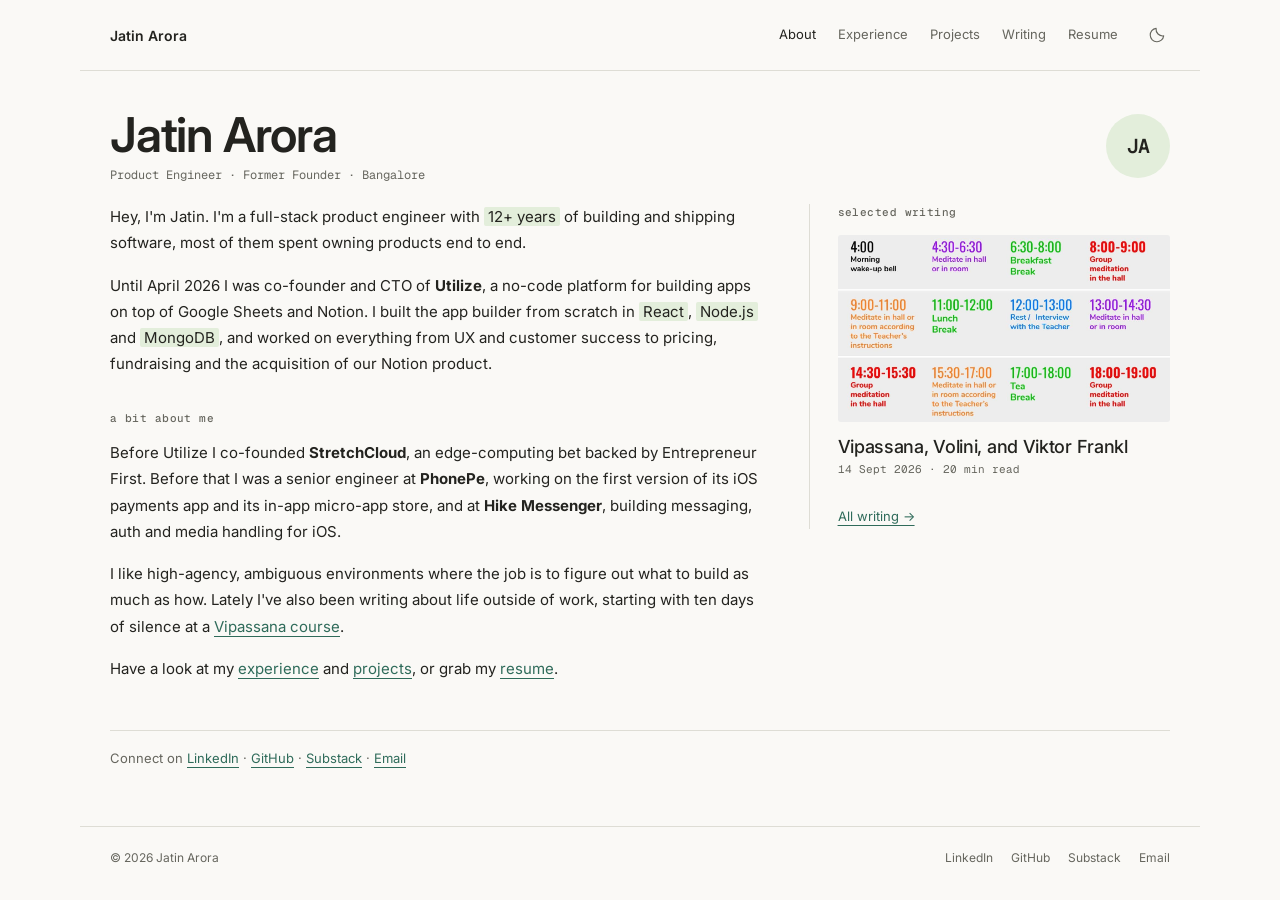
==== index.html @ b1f9b0c2 "Initial portfolio site with blog Static site for GitHub Pages: about, experience, projects, writing," ====
<!DOCTYPE html>
<html lang="en">
<head>
<meta charset="UTF-8">
<meta name="viewport" content="width=device-width, initial-scale=1">
<script>try{const t=localStorage.getItem("theme");document.documentElement.dataset.theme=t||(matchMedia("(prefers-color-scheme: dark)").matches?"dark":"light")}catch{}</script>
<title>Jatin Arora · Product Engineer</title>
<meta name="description" content="Jatin Arora is a full-stack product engineer and former founder based in Bangalore.">
<meta property="og:title" content="Jatin Arora · Product Engineer">
<meta property="og:description" content="Jatin Arora is a full-stack product engineer and former founder based in Bangalore.">
<link rel="icon" href="assets/favicon.svg" type="image/svg+xml">
<link rel="preconnect" href="https://fonts.googleapis.com">
<link rel="preconnect" href="https://fonts.gstatic.com" crossorigin>
<link href="https://fonts.googleapis.com/css2?family=Inter:wght@400;500;600;700&family=Geist+Mono:wght@400;500&display=swap" rel="stylesheet">
<link rel="stylesheet" href="assets/style.css">
<script defer src="assets/site.js"></script>
</head>
<body>
<a class="skip-link" href="#main">Skip to content</a>
<nav class="nav" aria-label="Main">
<a class="brand" href="index.html">Jatin Arora</a>
<div class="nav-links"><a href="index.html" aria-current="page">About</a><a href="experience.html">Experience</a><a href="projects.html">Projects</a><a href="blog.html">Writing</a><a href="resume.pdf">Resume</a></div>
<button class="theme-toggle" type="button" data-theme-toggle aria-label="Toggle dark mode">
<svg class="icon-sun" width="18" height="18" viewBox="0 0 24 24" fill="none" stroke="currentColor" stroke-width="1.5" stroke-linecap="round" aria-hidden="true"><circle cx="12" cy="12" r="4"/><path d="M12 2v2m0 16v2M2 12h2m16 0h2M4.93 4.93l1.42 1.42m11.3 11.3 1.42 1.42M4.93 19.07l1.42-1.42m11.3-11.3 1.42-1.42"/></svg>
<svg class="icon-moon" width="18" height="18" viewBox="0 0 24 24" fill="none" stroke="currentColor" stroke-width="1.5" stroke-linecap="round" stroke-linejoin="round" aria-hidden="true"><path d="M20.9 13.2A9 9 0 0 1 10.8 3.1a9 9 0 1 0 10.1 10.1Z"/></svg>
</button>
</nav>
<main id="main" class="site-main">
<header class="home-heading">
  <div>
    <h1>Jatin Arora</h1>
    <p class="subtitle">Product Engineer · Former Founder · Bangalore</p>
  </div>
  <div class="monogram" aria-hidden="true">JA</div>
</header>
<div class="home-columns">
  <div class="prose">
    <p>Hey, I'm Jatin. I'm a full-stack product engineer with <span class="tag">12+ years</span> of building and shipping software, most of them spent owning products end to end.</p>
    <p>Until April 2026 I was co-founder and CTO of <strong>Utilize</strong>, a no-code platform for building apps on top of Google Sheets and Notion. I built the app builder from scratch in <span class="tag">React</span>, <span class="tag">Node.js</span> and <span class="tag">MongoDB</span>, and worked on everything from UX and customer success to pricing, fundraising and the acquisition of our Notion product.</p>

    <h2 class="section-label">a bit about me</h2>
    <p>Before Utilize I co-founded <strong>StretchCloud</strong>, an edge-computing bet backed by Entrepreneur First. Before that I was a senior engineer at <strong>PhonePe</strong>, working on the first version of its iOS payments app and its in-app micro-app store, and at <strong>Hike Messenger</strong>, building messaging, auth and media handling for iOS.</p>
    <p>I like high-agency, ambiguous environments where the job is to figure out what to build as much as how. Lately I've also been writing about life outside of work, starting with ten days of silence at a <a href="blog/vipassana-volini-and-viktor-frankl.html">Vipassana course</a>.</p>
    <p>Have a look at my <a href="experience.html">experience</a> and <a href="projects.html">projects</a>, or grab my <a href="resume.pdf">resume</a>.</p>
  </div>
  <aside class="home-aside">
    <h2 class="section-label">selected writing</h2>
    <article class="post-card"><a href="blog/vipassana-volini-and-viktor-frankl.html"><img src="assets/covers/vipassana-volini-and-viktor-frankl.jpg" alt="" loading="lazy"><h2>Vipassana, Volini, and Viktor Frankl</h2><p class="post-meta">14 Sept 2026 · 20 min read</p></a></article>
    <a class="all-writing" href="blog.html">All writing →</a>
  </aside>
</div>
<div class="reach">Connect on <a href="https://www.linkedin.com/in/jatin-arora-nsit" target="_blank" rel="noopener">LinkedIn</a> · <a href="https://github.com/arorajatin" target="_blank" rel="noopener">GitHub</a> · <a href="https://jatin564991.substack.com" target="_blank" rel="noopener">Substack</a> · <a href="mailto:jatinarora269@gmail.com">Email</a></div>
</main>
<footer class="footer"><span>© 2026 Jatin Arora</span><div class="footer-links"><a href="https://www.linkedin.com/in/jatin-arora-nsit" target="_blank" rel="noopener">LinkedIn</a><a href="https://github.com/arorajatin" target="_blank" rel="noopener">GitHub</a><a href="https://jatin564991.substack.com" target="_blank" rel="noopener">Substack</a><a href="mailto:jatinarora269@gmail.com">Email</a></div></footer>
</body>
</html>
---- assets/style.css ----
:root {
  --paper: #faf9f6;
  --ink: #23231f;
  --muted: #66665e;
  --rule: #deddd5;
  --wash: #f1efe9;
  --accent: #2f6b5a;
  --tag-bg: #e3eedb;
  --tag-ink: #23231f;
  color-scheme: light;
}
:root[data-theme="dark"] {
  --paper: #191a19;
  --ink: #ebebe5;
  --muted: #a9aaa1;
  --rule: #3c3e39;
  --wash: #242623;
  --accent: #8fd0b6;
  --tag-bg: #2f4a3c;
  --tag-ink: #ebebe5;
  color-scheme: dark;
}

* { box-sizing: border-box; }
html { scroll-behavior: smooth; scroll-padding-top: 28px; }
body {
  margin: 0;
  background: var(--paper);
  color: var(--ink);
  font: 16px/1.75 Inter, -apple-system, BlinkMacSystemFont, "Segoe UI", sans-serif;
  -webkit-font-smoothing: antialiased;
}
a { color: var(--accent); text-underline-offset: 4px; }
button { font: inherit; color: inherit; cursor: pointer; }
:focus-visible { outline: 2px solid var(--accent); outline-offset: 4px; }
.skip-link { position: absolute; left: 20px; top: -80px; }
.skip-link:focus { top: 8px; background: var(--paper); z-index: 10; }
.mono { font-family: "Geist Mono", ui-monospace, monospace; }

.nav, .site-main, .footer { max-width: 1120px; margin: 0 auto; }
.nav {
  display: flex; align-items: center; gap: 26px;
  padding: 22px 30px; border-bottom: 1px solid var(--rule);
  font-size: 13px; line-height: 1.5;
}
.nav .brand { margin-right: auto; font-size: 14px; font-weight: 600; color: var(--ink); text-decoration: none; white-space: nowrap; }
.nav-links { display: flex; gap: 22px; flex-wrap: wrap; }
.nav-links a { color: var(--muted); text-decoration: none; }
.nav-links a:hover, .nav-links a[aria-current] { color: var(--ink); }
.theme-toggle { border: 0; background: none; padding: 4px; display: flex; color: var(--muted); }
.theme-toggle:hover { color: var(--ink); }
:root[data-theme="dark"] .icon-moon, :root:not([data-theme="dark"]) .icon-sun { display: none; }

.site-main { padding: 36px 30px 56px; }
h1 { font-size: 34px; line-height: 1.15; font-weight: 600; letter-spacing: -1.2px; margin: 0 0 12px; }
.page-desc { color: var(--muted); font-size: 14px; margin: 0 0 32px; }
.section-label {
  font: 500 11px/1.5 "Geist Mono", ui-monospace, monospace;
  letter-spacing: .04em; color: var(--muted); margin: 32px 0 14px;
}
.tag { background: var(--tag-bg); color: var(--tag-ink); padding: 0 4px; border-radius: 2px; }

.home-heading { display: flex; justify-content: space-between; align-items: center; gap: 20px; margin-bottom: 20px; }
.home-heading h1 { font-size: 48px; margin: 0 0 4px; }
.subtitle { font: 12px/1.5 "Geist Mono", ui-monospace, monospace; color: var(--muted); margin: 0; }
.monogram {
  width: 64px; height: 64px; flex: none; border-radius: 50%;
  display: grid; place-items: center;
  background: var(--tag-bg); color: var(--ink);
  font: 600 20px/1 "Geist Mono", ui-monospace, monospace; letter-spacing: -1px;
}
.home-columns { display: grid; grid-template-columns: minmax(0, 1.8fr) minmax(260px, 1fr); gap: 48px; align-items: start; }
.prose p { font-size: 15px; margin: 0 0 16px; }
.home-aside { border-left: 1px solid var(--rule); padding-left: 28px; }
.home-aside .section-label { margin-top: 0; }
.all-writing { font-size: 13px; }
.reach { border-top: 1px solid var(--rule); padding-top: 16px; margin-top: 32px; font-size: 13px; color: var(--muted); }

.post-card { margin: 0 0 24px; }
.post-card a { display: block; color: var(--ink); text-decoration: none; }
.post-card img { display: block; width: 100%; aspect-ratio: 16 / 9; object-fit: cover; border-radius: 3px; }
.post-card h2 { font-size: 18px; line-height: 1.4; font-weight: 500; letter-spacing: -.3px; margin: 12px 0 2px; }
.post-card a:hover h2 { color: var(--accent); }
.post-card .post-meta { font: 11px/1.5 "Geist Mono", ui-monospace, monospace; color: var(--muted); margin: 0; }
.post-grid { display: grid; grid-template-columns: repeat(3, minmax(0, 1fr)); gap: 32px 24px; }

.entry { display: grid; grid-template-columns: 160px minmax(0, 1fr); gap: 28px; padding: 26px 0; border-top: 1px solid var(--rule); }
.entry:last-child { border-bottom: 1px solid var(--rule); }
.entry-when { font: 12px/1.9 "Geist Mono", ui-monospace, monospace; color: var(--muted); }
.entry h2 { font-size: 20px; line-height: 1.35; font-weight: 600; letter-spacing: -.4px; margin: 0; }
.entry .org { color: var(--accent); font-size: 15px; font-weight: 500; margin: 2px 0 10px; }
.entry p { font-size: 15px; margin: 0 0 10px; }
.entry ul { font-size: 15px; margin: 0 0 10px; padding-left: 20px; }
.entry li { margin: 4px 0; }
.stack { display: flex; flex-wrap: wrap; gap: 6px; margin-top: 12px; padding: 0; list-style: none; }
.stack li { font: 11px/1.5 "Geist Mono", ui-monospace, monospace; color: var(--muted); border: 1px solid var(--rule); border-radius: 3px; padding: 2px 8px; margin: 0; }

.skills { display: grid; grid-template-columns: 160px minmax(0, 1fr); gap: 10px 28px; font-size: 15px; }
.skills dt { font: 12px/2 "Geist Mono", ui-monospace, monospace; color: var(--muted); }
.skills dd { margin: 0; }

.article-layout {
  max-width: 1120px; margin: 0 auto; padding: 44px 30px 100px;
  display: grid; grid-template-columns: 180px minmax(0, 700px); gap: 56px; justify-content: center; align-items: start;
}
.toc { position: sticky; top: 28px; max-height: calc(100vh - 56px); overflow: auto; font-size: 12px; line-height: 1.5; }
.toc p { font: 11px/1.5 "Geist Mono", ui-monospace, monospace; color: var(--muted); margin: 0 0 14px; }
.toc a { display: block; color: var(--muted); text-decoration: none; padding: 5px 0 5px 14px; border-left: 1px solid var(--rule); }
.toc a:hover { color: var(--ink); }
.toc a.active { color: var(--accent); border-color: var(--accent); }
.article-header { margin-bottom: 36px; }
.back { font-size: 13px; color: var(--muted); text-decoration: none; }
.article-header h1 { font-size: clamp(30px, 4vw, 44px); letter-spacing: -1.6px; margin: 22px 0 14px; }
.article-meta { display: flex; gap: 18px; flex-wrap: wrap; font: 12px/1.6 "Geist Mono", ui-monospace, monospace; color: var(--muted); border-bottom: 1px solid var(--rule); padding-bottom: 20px; }
.article-content { font-size: 17px; line-height: 1.8; overflow-wrap: break-word; }
.article-content p { margin: 0 0 22px; }
.article-content h2 { font-size: 24px; line-height: 1.3; font-weight: 600; letter-spacing: -.5px; margin: 52px 0 18px; }
.article-content ul, .article-content ol { padding-left: 24px; margin: 0 0 24px; }
.article-content li p { margin: 0 0 8px; }
.article-content figure { margin: 32px 0; }
.article-content img { display: block; max-width: 100%; height: auto; margin: auto; border-radius: 3px; }
.article-content blockquote { border-left: 2px solid var(--accent); margin: 32px 0; padding: 0 0 0 22px; }
.article-footer { margin-top: 48px; padding-top: 20px; border-top: 1px solid var(--rule); font-size: 13px; color: var(--muted); }

.footer { display: flex; justify-content: space-between; gap: 16px; flex-wrap: wrap; padding: 20px 30px; border-top: 1px solid var(--rule); font-size: 12px; color: var(--muted); }
.footer-links { display: flex; gap: 18px; }
.footer a { color: var(--muted); text-decoration: none; }
.footer a:hover { color: var(--ink); }

@media (max-width: 900px) {
  .home-columns { grid-template-columns: minmax(0, 1fr); gap: 24px; }
  .home-aside { border-left: 0; border-top: 1px solid var(--rule); padding: 24px 0 0; }
  .post-grid { grid-template-columns: 1fr 1fr; }
  .article-layout { grid-template-columns: minmax(0, 1fr); gap: 0; }
  .toc { display: none; }
}
@media (max-width: 600px) {
  .nav { flex-wrap: wrap; gap: 10px 16px; padding: 16px; }
  .nav-links { order: 3; width: 100%; gap: 16px; }
  .site-main { padding: 26px 16px 40px; }
  .article-layout { padding: 28px 16px 64px; }
  .home-heading h1 { font-size: 38px; }
  .post-grid { grid-template-columns: 1fr; }
  .entry, .skills { grid-template-columns: 1fr; gap: 4px; }
  .footer { padding: 18px 16px; }
}
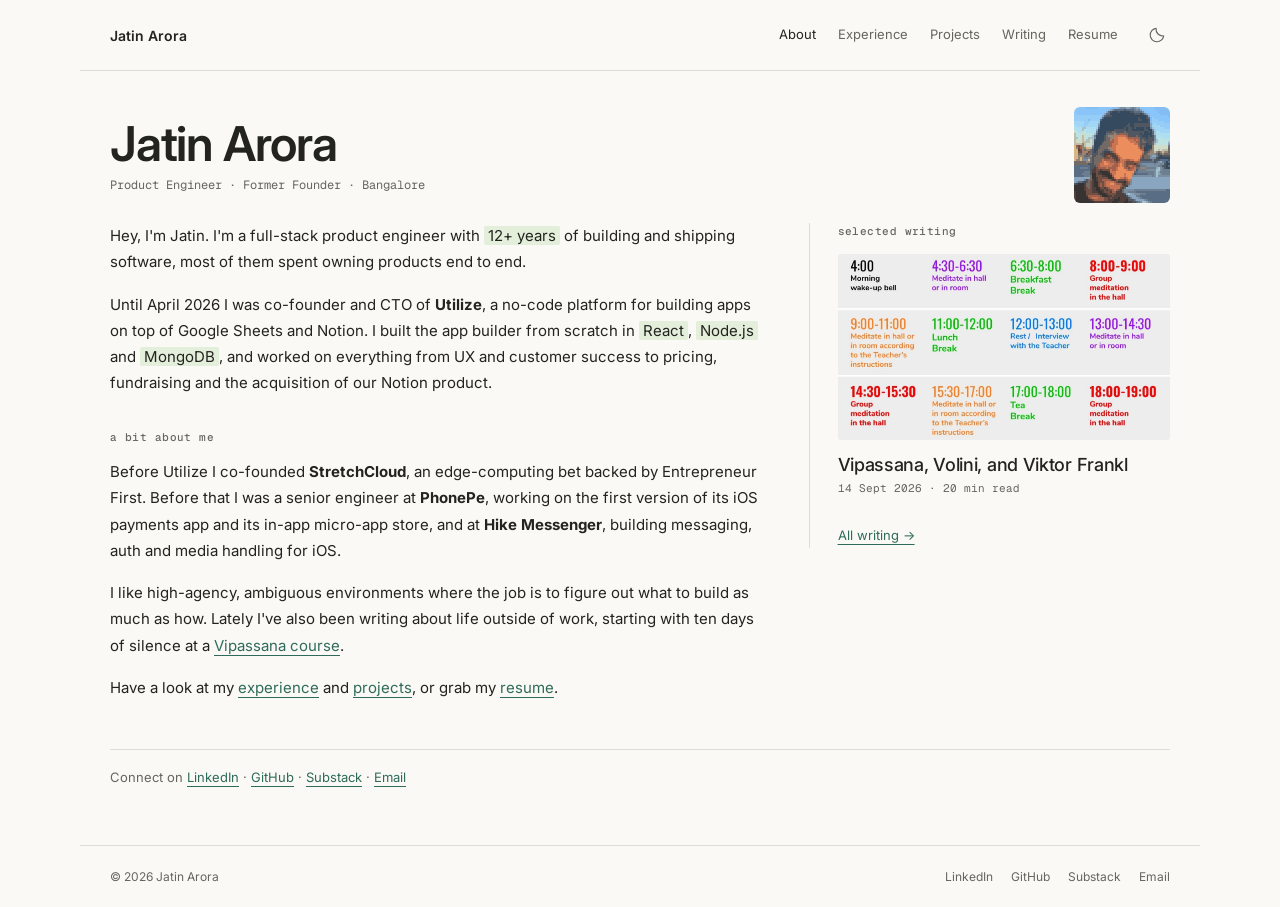
==== commit f1625825: "Use 8-bit pixel portrait as avatar and favicon Co-Authored-By: Claude Opus 5.5 (1M context) <noreply" ====
--- a/index.html
+++ b/index.html
@@ -8,7 +8,7 @@
 <meta name="description" content="Jatin Arora is a full-stack product engineer and former founder based in Bangalore.">
 <meta property="og:title" content="Jatin Arora · Product Engineer">
 <meta property="og:description" content="Jatin Arora is a full-stack product engineer and former founder based in Bangalore.">
-<link rel="icon" href="assets/favicon.svg" type="image/svg+xml">
+<link rel="icon" href="assets/avatar.png" type="image/png">
 <link rel="preconnect" href="https://fonts.googleapis.com">
 <link rel="preconnect" href="https://fonts.gstatic.com" crossorigin>
 <link href="https://fonts.googleapis.com/css2?family=Inter:wght@400;500;600;700&family=Geist+Mono:wght@400;500&display=swap" rel="stylesheet">
@@ -31,7 +31,7 @@
     <h1>Jatin Arora</h1>
     <p class="subtitle">Product Engineer · Former Founder · Bangalore</p>
   </div>
-  <div class="monogram" aria-hidden="true">JA</div>
+  <img class="avatar" src="assets/avatar.png" alt="Pixel-art portrait of Jatin" width="48" height="48">
 </header>
 <div class="home-columns">
   <div class="prose">
--- a/assets/style.css
+++ b/assets/style.css
@@ -63,12 +63,7 @@
 .home-heading { display: flex; justify-content: space-between; align-items: center; gap: 20px; margin-bottom: 20px; }
 .home-heading h1 { font-size: 48px; margin: 0 0 4px; }
 .subtitle { font: 12px/1.5 "Geist Mono", ui-monospace, monospace; color: var(--muted); margin: 0; }
-.monogram {
-  width: 64px; height: 64px; flex: none; border-radius: 50%;
-  display: grid; place-items: center;
-  background: var(--tag-bg); color: var(--ink);
-  font: 600 20px/1 "Geist Mono", ui-monospace, monospace; letter-spacing: -1px;
-}
+.avatar { width: 96px; height: 96px; flex: none; border-radius: 6px; image-rendering: pixelated; }
 .home-columns { display: grid; grid-template-columns: minmax(0, 1.8fr) minmax(260px, 1fr); gap: 48px; align-items: start; }
 .prose p { font-size: 15px; margin: 0 0 16px; }
 .home-aside { border-left: 1px solid var(--rule); padding-left: 28px; }
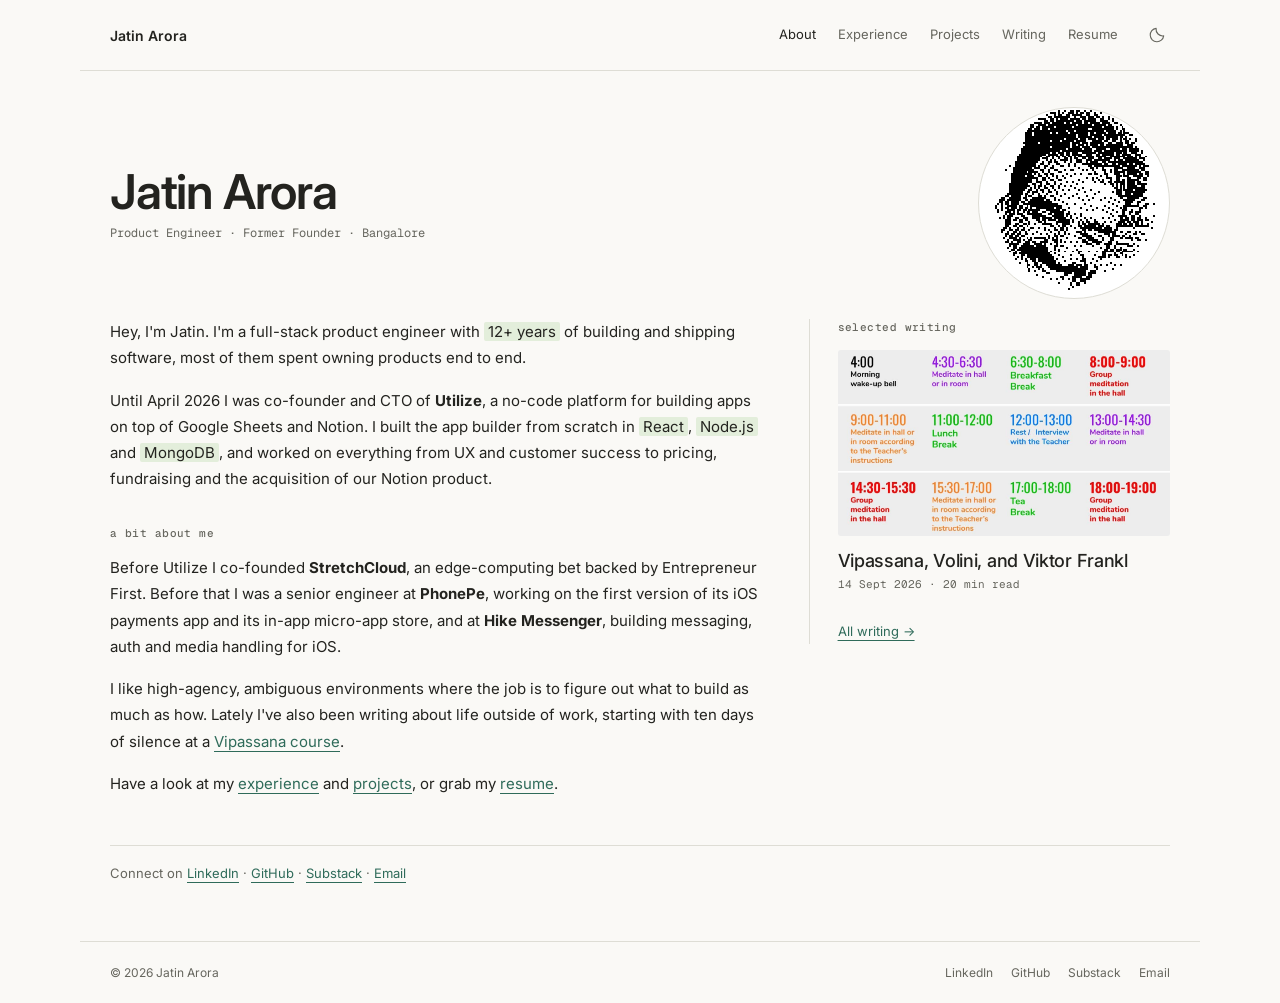
==== commit a67a94e4: "Replace color avatar with animated 1-bit circular portrait Four Atkinson-dithered frames in one spri" ====
--- a/index.html
+++ b/index.html
@@ -8,7 +8,7 @@
 <meta name="description" content="Jatin Arora is a full-stack product engineer and former founder based in Bangalore.">
 <meta property="og:title" content="Jatin Arora · Product Engineer">
 <meta property="og:description" content="Jatin Arora is a full-stack product engineer and former founder based in Bangalore.">
-<link rel="icon" href="assets/avatar.png" type="image/png">
+<link rel="icon" href="assets/favicon.png" type="image/png">
 <link rel="preconnect" href="https://fonts.googleapis.com">
 <link rel="preconnect" href="https://fonts.gstatic.com" crossorigin>
 <link href="https://fonts.googleapis.com/css2?family=Inter:wght@400;500;600;700&family=Geist+Mono:wght@400;500&display=swap" rel="stylesheet">
@@ -31,7 +31,7 @@
     <h1>Jatin Arora</h1>
     <p class="subtitle">Product Engineer · Former Founder · Bangalore</p>
   </div>
-  <img class="avatar" src="assets/avatar.png" alt="Pixel-art portrait of Jatin" width="48" height="48">
+  <div class="portrait" role="img" aria-label="Animated 1-bit portrait of Jatin"></div>
 </header>
 <div class="home-columns">
   <div class="prose">
--- a/assets/style.css
+++ b/assets/style.css
@@ -63,7 +63,15 @@
 .home-heading { display: flex; justify-content: space-between; align-items: center; gap: 20px; margin-bottom: 20px; }
 .home-heading h1 { font-size: 48px; margin: 0 0 4px; }
 .subtitle { font: 12px/1.5 "Geist Mono", ui-monospace, monospace; color: var(--muted); margin: 0; }
-.avatar { width: 96px; height: 96px; flex: none; border-radius: 6px; image-rendering: pixelated; }
+.portrait {
+  width: 192px; height: 192px; flex: none;
+  background: #fff url(portrait.png) 0 0 / 400% 100% no-repeat;
+  image-rendering: pixelated;
+  border: 1px solid var(--rule); border-radius: 50%;
+  animation: boil .6s steps(4) infinite;
+}
+@keyframes boil { to { background-position: 133.333% 0; } }
+@media (prefers-reduced-motion: reduce) { .portrait { animation: none; } }
 .home-columns { display: grid; grid-template-columns: minmax(0, 1.8fr) minmax(260px, 1fr); gap: 48px; align-items: start; }
 .prose p { font-size: 15px; margin: 0 0 16px; }
 .home-aside { border-left: 1px solid var(--rule); padding-left: 28px; }
@@ -135,6 +143,7 @@
   .site-main { padding: 26px 16px 40px; }
   .article-layout { padding: 28px 16px 64px; }
   .home-heading h1 { font-size: 38px; }
+  .portrait { width: 96px; height: 96px; }
   .post-grid { grid-template-columns: 1fr; }
   .entry, .skills { grid-template-columns: 1fr; gap: 4px; }
   .footer { padding: 18px 16px; }
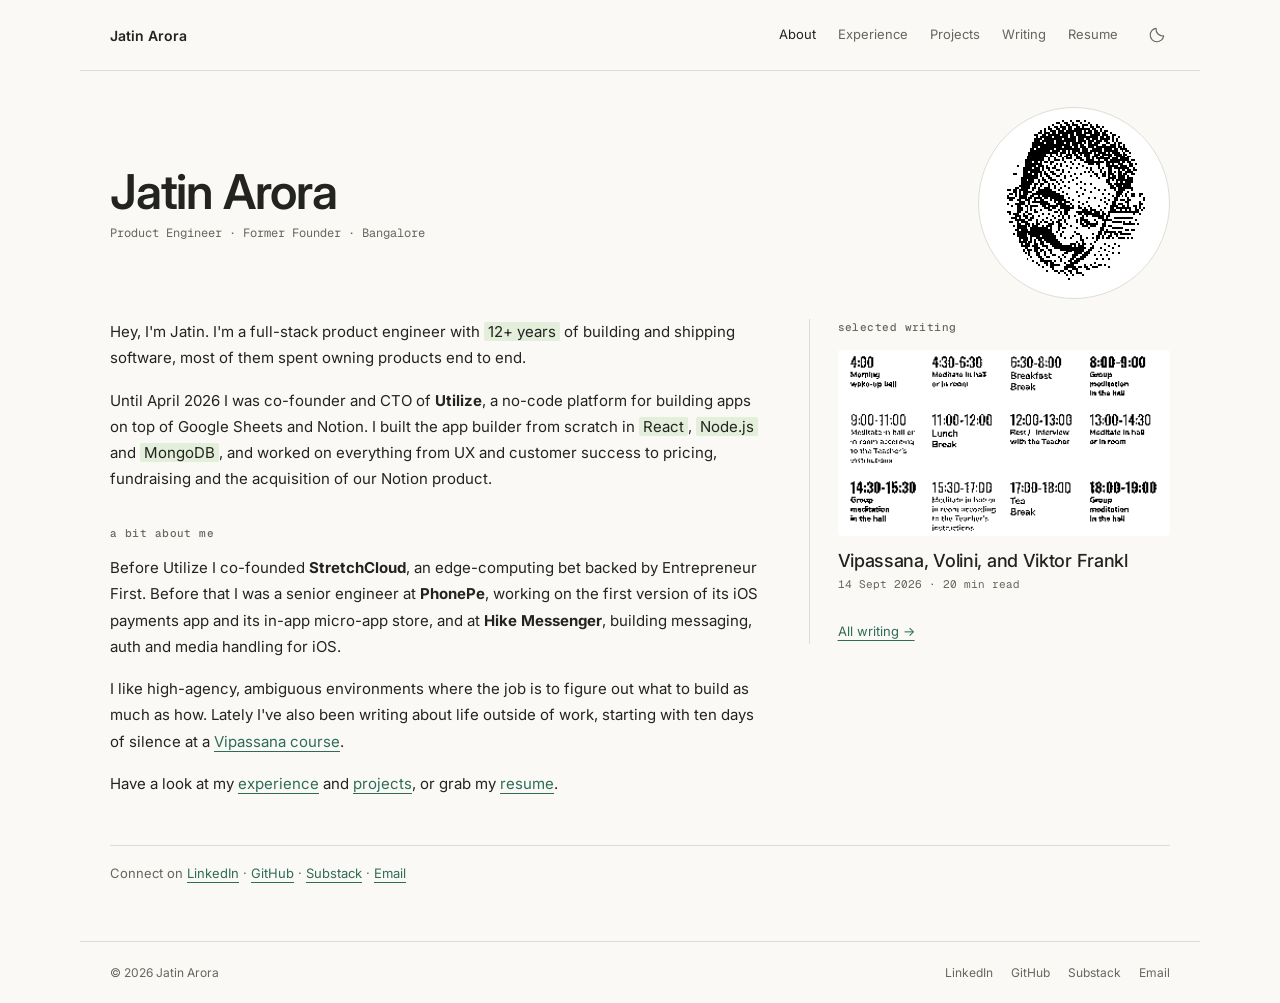
==== commit ca366a4b: "Dither blog card covers to 1-bit at import time Cards use assets/covers/<slug>.png; the article body" ====
--- a/index.html
+++ b/index.html
@@ -45,7 +45,7 @@
   </div>
   <aside class="home-aside">
     <h2 class="section-label">selected writing</h2>
-    <article class="post-card"><a href="blog/vipassana-volini-and-viktor-frankl.html"><img src="assets/covers/vipassana-volini-and-viktor-frankl.jpg" alt="" loading="lazy"><h2>Vipassana, Volini, and Viktor Frankl</h2><p class="post-meta">14 Sept 2026 · 20 min read</p></a></article>
+    <article class="post-card"><a href="blog/vipassana-volini-and-viktor-frankl.html"><img src="assets/covers/vipassana-volini-and-viktor-frankl.png" alt="" loading="lazy"><h2>Vipassana, Volini, and Viktor Frankl</h2><p class="post-meta">14 Sept 2026 · 20 min read</p></a></article>
     <a class="all-writing" href="blog.html">All writing →</a>
   </aside>
 </div>
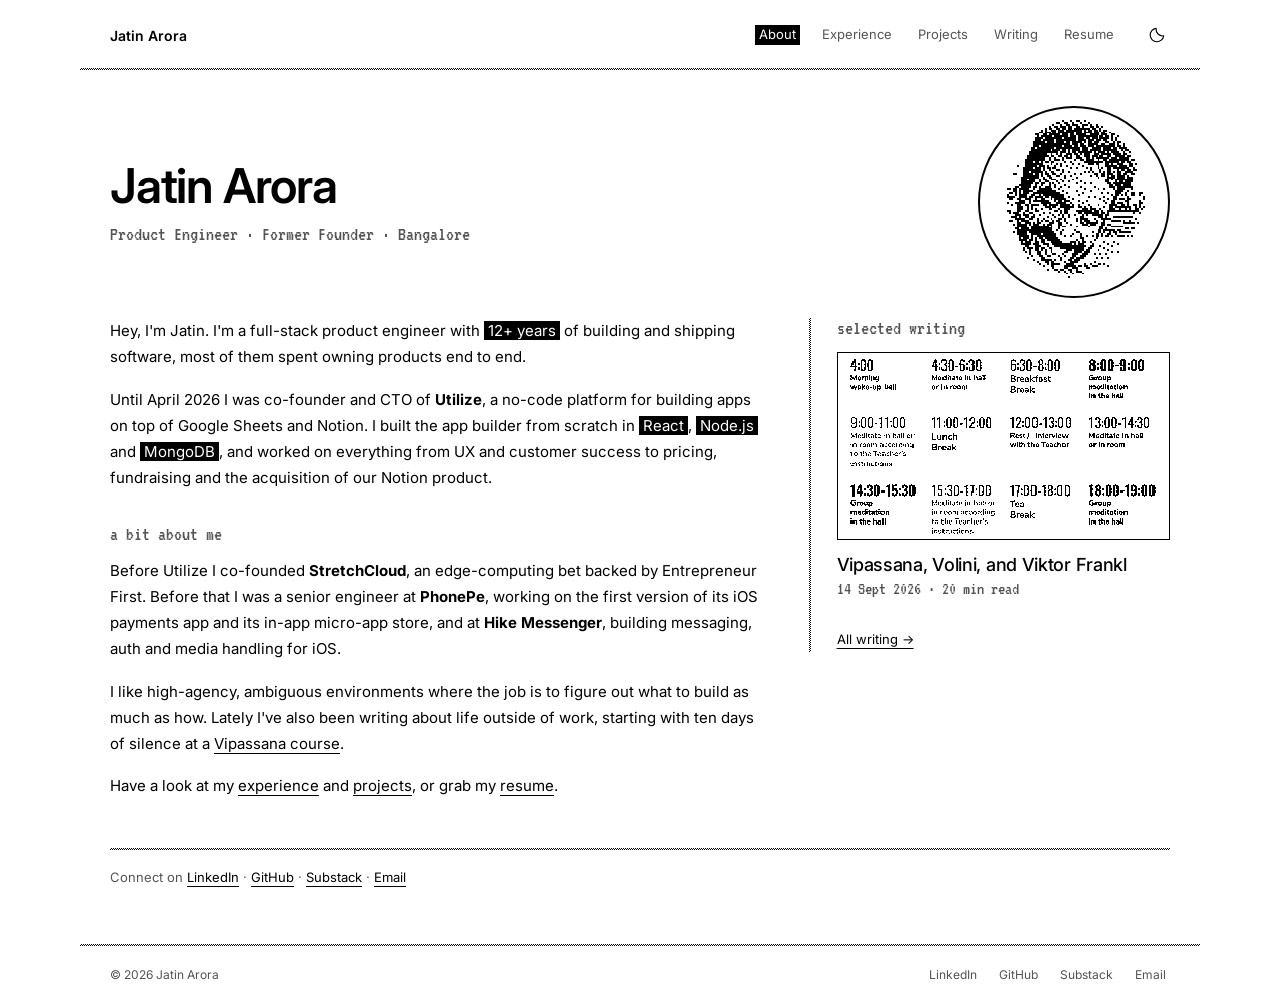
==== commit 3ff62df2: "Restyle site in monochrome 1-bit to match the portrait Black/white tokens, VT323 pixel labels, 1px c" ====
--- a/index.html
+++ b/index.html
@@ -11,7 +11,7 @@
 <link rel="icon" href="assets/favicon.png" type="image/png">
 <link rel="preconnect" href="https://fonts.googleapis.com">
 <link rel="preconnect" href="https://fonts.gstatic.com" crossorigin>
-<link href="https://fonts.googleapis.com/css2?family=Inter:wght@400;500;600;700&family=Geist+Mono:wght@400;500&display=swap" rel="stylesheet">
+<link href="https://fonts.googleapis.com/css2?family=Inter:wght@400;500;600;700&family=VT323&display=swap" rel="stylesheet">
 <link rel="stylesheet" href="assets/style.css">
 <script defer src="assets/site.js"></script>
 </head>
--- a/assets/style.css
+++ b/assets/style.css
@@ -1,23 +1,15 @@
 :root {
-  --paper: #faf9f6;
-  --ink: #23231f;
-  --muted: #66665e;
-  --rule: #deddd5;
-  --wash: #f1efe9;
-  --accent: #2f6b5a;
-  --tag-bg: #e3eedb;
-  --tag-ink: #23231f;
+  --paper: #fff;
+  --ink: #000;
+  --muted: #555;
+  --checker: conic-gradient(var(--ink) 25%, transparent 0 50%, var(--ink) 0 75%, transparent 0);
+  --pixel: VT323, ui-monospace, monospace;
   color-scheme: light;
 }
 :root[data-theme="dark"] {
-  --paper: #191a19;
-  --ink: #ebebe5;
-  --muted: #a9aaa1;
-  --rule: #3c3e39;
-  --wash: #242623;
-  --accent: #8fd0b6;
-  --tag-bg: #2f4a3c;
-  --tag-ink: #ebebe5;
+  --paper: #000;
+  --ink: #fff;
+  --muted: #aaa;
   color-scheme: dark;
 }
 
@@ -30,76 +22,76 @@
   font: 16px/1.75 Inter, -apple-system, BlinkMacSystemFont, "Segoe UI", sans-serif;
   -webkit-font-smoothing: antialiased;
 }
-a { color: var(--accent); text-underline-offset: 4px; }
+a { color: var(--ink); text-underline-offset: 4px; }
+a:hover { background: var(--ink); color: var(--paper); text-decoration: none; }
 button { font: inherit; color: inherit; cursor: pointer; }
-:focus-visible { outline: 2px solid var(--accent); outline-offset: 4px; }
+:focus-visible { outline: 2px solid var(--ink); outline-offset: 3px; }
 .skip-link { position: absolute; left: 20px; top: -80px; }
 .skip-link:focus { top: 8px; background: var(--paper); z-index: 10; }
-.mono { font-family: "Geist Mono", ui-monospace, monospace; }
 
 .nav, .site-main, .footer { max-width: 1120px; margin: 0 auto; }
 .nav {
   display: flex; align-items: center; gap: 26px;
-  padding: 22px 30px; border-bottom: 1px solid var(--rule);
+  padding: 22px 30px;
+  background: var(--checker) left bottom / 2px 2px repeat-x;
   font-size: 13px; line-height: 1.5;
 }
-.nav .brand { margin-right: auto; font-size: 14px; font-weight: 600; color: var(--ink); text-decoration: none; white-space: nowrap; }
-.nav-links { display: flex; gap: 22px; flex-wrap: wrap; }
-.nav-links a { color: var(--muted); text-decoration: none; }
-.nav-links a:hover, .nav-links a[aria-current] { color: var(--ink); }
-.theme-toggle { border: 0; background: none; padding: 4px; display: flex; color: var(--muted); }
-.theme-toggle:hover { color: var(--ink); }
+.nav .brand { margin-right: auto; font-size: 14px; font-weight: 600; text-decoration: none; white-space: nowrap; }
+.nav-links { display: flex; gap: 18px; flex-wrap: wrap; }
+.nav-links a { color: var(--muted); text-decoration: none; padding: 0 4px; }
+.nav-links a[aria-current] { background: var(--ink); color: var(--paper); }
+.nav-links a:hover { color: var(--paper); }
+.theme-toggle { border: 0; background: none; padding: 4px; display: flex; color: var(--ink); }
+.theme-toggle:hover { background: var(--ink); color: var(--paper); }
 :root[data-theme="dark"] .icon-moon, :root:not([data-theme="dark"]) .icon-sun { display: none; }
 
 .site-main { padding: 36px 30px 56px; }
 h1 { font-size: 34px; line-height: 1.15; font-weight: 600; letter-spacing: -1.2px; margin: 0 0 12px; }
 .page-desc { color: var(--muted); font-size: 14px; margin: 0 0 32px; }
-.section-label {
-  font: 500 11px/1.5 "Geist Mono", ui-monospace, monospace;
-  letter-spacing: .04em; color: var(--muted); margin: 32px 0 14px;
-}
-.tag { background: var(--tag-bg); color: var(--tag-ink); padding: 0 4px; border-radius: 2px; }
+.section-label { font: 20px/1 var(--pixel); color: var(--muted); margin: 32px 0 14px; }
+.tag { background: var(--ink); color: var(--paper); padding: 0 4px; }
 
 .home-heading { display: flex; justify-content: space-between; align-items: center; gap: 20px; margin-bottom: 20px; }
-.home-heading h1 { font-size: 48px; margin: 0 0 4px; }
-.subtitle { font: 12px/1.5 "Geist Mono", ui-monospace, monospace; color: var(--muted); margin: 0; }
+.home-heading h1 { font-size: 48px; margin: 0 0 8px; }
+.subtitle { font: 20px/1.2 var(--pixel); color: var(--muted); margin: 0; }
 .portrait {
   width: 192px; height: 192px; flex: none;
   background: #fff url(portrait.png) 0 0 / 400% 100% no-repeat;
   image-rendering: pixelated;
-  border: 1px solid var(--rule); border-radius: 50%;
+  border: 2px solid var(--ink); border-radius: 50%;
   animation: boil .6s steps(4) infinite;
 }
 @keyframes boil { to { background-position: 133.333% 0; } }
 @media (prefers-reduced-motion: reduce) { .portrait { animation: none; } }
 .home-columns { display: grid; grid-template-columns: minmax(0, 1.8fr) minmax(260px, 1fr); gap: 48px; align-items: start; }
 .prose p { font-size: 15px; margin: 0 0 16px; }
-.home-aside { border-left: 1px solid var(--rule); padding-left: 28px; }
+.home-aside { background: var(--checker) left top / 2px 2px repeat-y; padding-left: 28px; }
 .home-aside .section-label { margin-top: 0; }
 .all-writing { font-size: 13px; }
-.reach { border-top: 1px solid var(--rule); padding-top: 16px; margin-top: 32px; font-size: 13px; color: var(--muted); }
+.reach { background: var(--checker) left top / 2px 2px repeat-x; padding-top: 18px; margin-top: 32px; font-size: 13px; color: var(--muted); }
 
 .post-card { margin: 0 0 24px; }
-.post-card a { display: block; color: var(--ink); text-decoration: none; }
-.post-card img { display: block; width: 100%; aspect-ratio: 16 / 9; object-fit: cover; border-radius: 3px; }
+.post-card a { display: block; text-decoration: none; }
+.post-card a:hover { background: none; color: var(--ink); }
+.post-card img { display: block; width: 100%; aspect-ratio: 16 / 9; object-fit: cover; border: 1px solid var(--ink); background: #fff; image-rendering: pixelated; }
 .post-card h2 { font-size: 18px; line-height: 1.4; font-weight: 500; letter-spacing: -.3px; margin: 12px 0 2px; }
-.post-card a:hover h2 { color: var(--accent); }
-.post-card .post-meta { font: 11px/1.5 "Geist Mono", ui-monospace, monospace; color: var(--muted); margin: 0; }
+.post-card a:hover h2 { text-decoration: underline 2px; text-underline-offset: 4px; }
+.post-card .post-meta { font: 18px/1.2 var(--pixel); color: var(--muted); margin: 0; }
 .post-grid { display: grid; grid-template-columns: repeat(3, minmax(0, 1fr)); gap: 32px 24px; }
 
-.entry { display: grid; grid-template-columns: 160px minmax(0, 1fr); gap: 28px; padding: 26px 0; border-top: 1px solid var(--rule); }
-.entry:last-child { border-bottom: 1px solid var(--rule); }
-.entry-when { font: 12px/1.9 "Geist Mono", ui-monospace, monospace; color: var(--muted); }
+.entry { display: grid; grid-template-columns: 160px minmax(0, 1fr); gap: 28px; padding: 26px 0; background: var(--checker) left top / 2px 2px repeat-x; }
+.entry:last-child { background: var(--checker) left top / 2px 2px repeat-x, var(--checker) left bottom / 2px 2px repeat-x; }
+.entry-when { font: 20px/1.4 var(--pixel); color: var(--muted); }
 .entry h2 { font-size: 20px; line-height: 1.35; font-weight: 600; letter-spacing: -.4px; margin: 0; }
-.entry .org { color: var(--accent); font-size: 15px; font-weight: 500; margin: 2px 0 10px; }
+.entry .org { font-size: 15px; font-weight: 500; margin: 2px 0 10px; }
 .entry p { font-size: 15px; margin: 0 0 10px; }
 .entry ul { font-size: 15px; margin: 0 0 10px; padding-left: 20px; }
 .entry li { margin: 4px 0; }
 .stack { display: flex; flex-wrap: wrap; gap: 6px; margin-top: 12px; padding: 0; list-style: none; }
-.stack li { font: 11px/1.5 "Geist Mono", ui-monospace, monospace; color: var(--muted); border: 1px solid var(--rule); border-radius: 3px; padding: 2px 8px; margin: 0; }
+.stack li { font: 18px/1.2 var(--pixel); border: 1px solid var(--ink); padding: 1px 8px; margin: 0; }
 
 .skills { display: grid; grid-template-columns: 160px minmax(0, 1fr); gap: 10px 28px; font-size: 15px; }
-.skills dt { font: 12px/2 "Geist Mono", ui-monospace, monospace; color: var(--muted); }
+.skills dt { font: 20px/1.4 var(--pixel); color: var(--muted); }
 .skills dd { margin: 0; }
 
 .article-layout {
@@ -107,39 +99,38 @@
   display: grid; grid-template-columns: 180px minmax(0, 700px); gap: 56px; justify-content: center; align-items: start;
 }
 .toc { position: sticky; top: 28px; max-height: calc(100vh - 56px); overflow: auto; font-size: 12px; line-height: 1.5; }
-.toc p { font: 11px/1.5 "Geist Mono", ui-monospace, monospace; color: var(--muted); margin: 0 0 14px; }
-.toc a { display: block; color: var(--muted); text-decoration: none; padding: 5px 0 5px 14px; border-left: 1px solid var(--rule); }
-.toc a:hover { color: var(--ink); }
-.toc a.active { color: var(--accent); border-color: var(--accent); }
+.toc p { font: 20px/1 var(--pixel); color: var(--muted); margin: 0 0 14px; }
+.toc a { display: block; color: var(--muted); text-decoration: none; padding: 5px 8px 5px 14px; background: var(--checker) left top / 2px 2px repeat-y; }
+.toc a:hover, .toc a.active { background: var(--ink); color: var(--paper); }
 .article-header { margin-bottom: 36px; }
 .back { font-size: 13px; color: var(--muted); text-decoration: none; }
 .article-header h1 { font-size: clamp(30px, 4vw, 44px); letter-spacing: -1.6px; margin: 22px 0 14px; }
-.article-meta { display: flex; gap: 18px; flex-wrap: wrap; font: 12px/1.6 "Geist Mono", ui-monospace, monospace; color: var(--muted); border-bottom: 1px solid var(--rule); padding-bottom: 20px; }
+.article-meta { display: flex; gap: 18px; flex-wrap: wrap; font: 20px/1.2 var(--pixel); color: var(--muted); background: var(--checker) left bottom / 2px 2px repeat-x; padding-bottom: 20px; }
 .article-content { font-size: 17px; line-height: 1.8; overflow-wrap: break-word; }
 .article-content p { margin: 0 0 22px; }
 .article-content h2 { font-size: 24px; line-height: 1.3; font-weight: 600; letter-spacing: -.5px; margin: 52px 0 18px; }
 .article-content ul, .article-content ol { padding-left: 24px; margin: 0 0 24px; }
 .article-content li p { margin: 0 0 8px; }
 .article-content figure { margin: 32px 0; }
-.article-content img { display: block; max-width: 100%; height: auto; margin: auto; border-radius: 3px; }
-.article-content blockquote { border-left: 2px solid var(--accent); margin: 32px 0; padding: 0 0 0 22px; }
-.article-footer { margin-top: 48px; padding-top: 20px; border-top: 1px solid var(--rule); font-size: 13px; color: var(--muted); }
+.article-content img { display: block; max-width: 100%; height: auto; margin: auto; border: 1px solid var(--ink); }
+.article-content blockquote { border-left: 2px solid var(--ink); margin: 32px 0; padding: 0 0 0 22px; }
+.article-footer { margin-top: 48px; padding-top: 20px; background: var(--checker) left top / 2px 2px repeat-x; font-size: 13px; color: var(--muted); }
 
-.footer { display: flex; justify-content: space-between; gap: 16px; flex-wrap: wrap; padding: 20px 30px; border-top: 1px solid var(--rule); font-size: 12px; color: var(--muted); }
-.footer-links { display: flex; gap: 18px; }
-.footer a { color: var(--muted); text-decoration: none; }
-.footer a:hover { color: var(--ink); }
+.footer { display: flex; justify-content: space-between; gap: 16px; flex-wrap: wrap; padding: 20px 30px; background: var(--checker) left top / 2px 2px repeat-x; font-size: 12px; color: var(--muted); }
+.footer-links { display: flex; gap: 14px; }
+.footer a { color: var(--muted); text-decoration: none; padding: 0 4px; }
+.footer a:hover { color: var(--paper); }
 
 @media (max-width: 900px) {
   .home-columns { grid-template-columns: minmax(0, 1fr); gap: 24px; }
-  .home-aside { border-left: 0; border-top: 1px solid var(--rule); padding: 24px 0 0; }
+  .home-aside { background: var(--checker) left top / 2px 2px repeat-x; padding: 24px 0 0; }
   .post-grid { grid-template-columns: 1fr 1fr; }
   .article-layout { grid-template-columns: minmax(0, 1fr); gap: 0; }
   .toc { display: none; }
 }
 @media (max-width: 600px) {
   .nav { flex-wrap: wrap; gap: 10px 16px; padding: 16px; }
-  .nav-links { order: 3; width: 100%; gap: 16px; }
+  .nav-links { order: 3; width: 100%; gap: 12px; }
   .site-main { padding: 26px 16px 40px; }
   .article-layout { padding: 28px 16px 64px; }
   .home-heading h1 { font-size: 38px; }
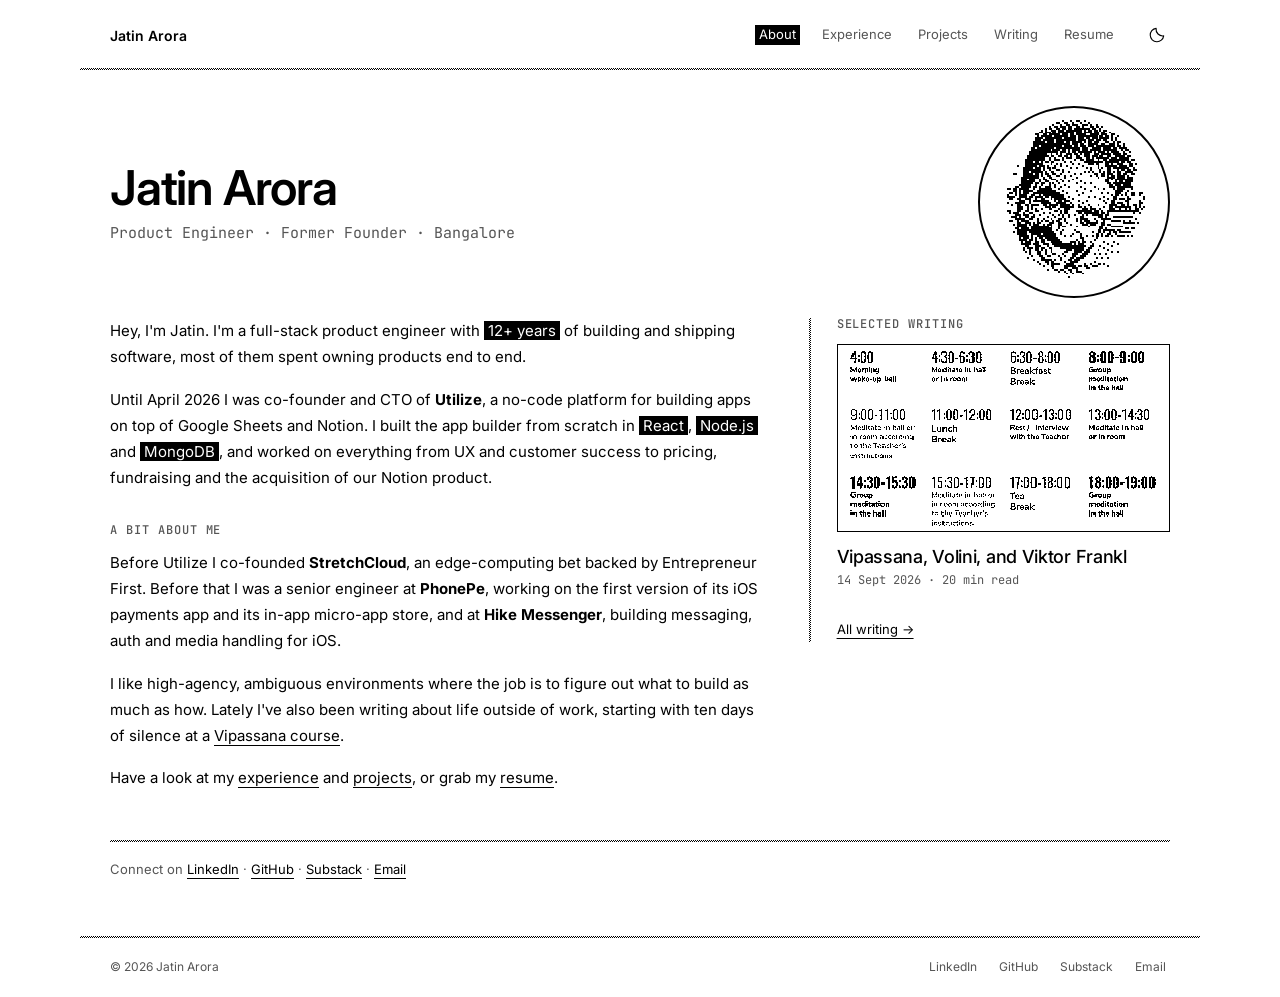
==== commit be089924: "Replace VT323 labels with JetBrains Mono for legibility VT323 is a bitmap-style face that blurs at 1" ====
--- a/index.html
+++ b/index.html
@@ -11,7 +11,7 @@
 <link rel="icon" href="assets/favicon.png" type="image/png">
 <link rel="preconnect" href="https://fonts.googleapis.com">
 <link rel="preconnect" href="https://fonts.gstatic.com" crossorigin>
-<link href="https://fonts.googleapis.com/css2?family=Inter:wght@400;500;600;700&family=VT323&display=swap" rel="stylesheet">
+<link href="https://fonts.googleapis.com/css2?family=Inter:wght@400;500;600;700&family=JetBrains+Mono:wght@400;500&display=swap" rel="stylesheet">
 <link rel="stylesheet" href="assets/style.css">
 <script defer src="assets/site.js"></script>
 </head>
--- a/assets/style.css
+++ b/assets/style.css
@@ -3,7 +3,7 @@
   --ink: #000;
   --muted: #555;
   --checker: conic-gradient(var(--ink) 25%, transparent 0 50%, var(--ink) 0 75%, transparent 0);
-  --pixel: VT323, ui-monospace, monospace;
+  --mono: "JetBrains Mono", ui-monospace, monospace;
   color-scheme: light;
 }
 :root[data-theme="dark"] {
@@ -48,12 +48,12 @@
 .site-main { padding: 36px 30px 56px; }
 h1 { font-size: 34px; line-height: 1.15; font-weight: 600; letter-spacing: -1.2px; margin: 0 0 12px; }
 .page-desc { color: var(--muted); font-size: 14px; margin: 0 0 32px; }
-.section-label { font: 20px/1 var(--pixel); color: var(--muted); margin: 32px 0 14px; }
+.section-label { font: 500 12px/1 var(--mono); text-transform: uppercase; letter-spacing: .08em; color: var(--muted); margin: 32px 0 14px; }
 .tag { background: var(--ink); color: var(--paper); padding: 0 4px; }
 
 .home-heading { display: flex; justify-content: space-between; align-items: center; gap: 20px; margin-bottom: 20px; }
 .home-heading h1 { font-size: 48px; margin: 0 0 8px; }
-.subtitle { font: 20px/1.2 var(--pixel); color: var(--muted); margin: 0; }
+.subtitle { font: 15px/1.4 var(--mono); color: var(--muted); margin: 0; }
 .portrait {
   width: 192px; height: 192px; flex: none;
   background: #fff url(portrait.png) 0 0 / 400% 100% no-repeat;
@@ -76,22 +76,22 @@
 .post-card img { display: block; width: 100%; aspect-ratio: 16 / 9; object-fit: cover; border: 1px solid var(--ink); background: #fff; image-rendering: pixelated; }
 .post-card h2 { font-size: 18px; line-height: 1.4; font-weight: 500; letter-spacing: -.3px; margin: 12px 0 2px; }
 .post-card a:hover h2 { text-decoration: underline 2px; text-underline-offset: 4px; }
-.post-card .post-meta { font: 18px/1.2 var(--pixel); color: var(--muted); margin: 0; }
+.post-card .post-meta { font: 12px/1.6 var(--mono); color: var(--muted); margin: 0; }
 .post-grid { display: grid; grid-template-columns: repeat(3, minmax(0, 1fr)); gap: 32px 24px; }
 
 .entry { display: grid; grid-template-columns: 160px minmax(0, 1fr); gap: 28px; padding: 26px 0; background: var(--checker) left top / 2px 2px repeat-x; }
 .entry:last-child { background: var(--checker) left top / 2px 2px repeat-x, var(--checker) left bottom / 2px 2px repeat-x; }
-.entry-when { font: 20px/1.4 var(--pixel); color: var(--muted); }
+.entry-when { font: 13px/1.9 var(--mono); color: var(--muted); }
 .entry h2 { font-size: 20px; line-height: 1.35; font-weight: 600; letter-spacing: -.4px; margin: 0; }
 .entry .org { font-size: 15px; font-weight: 500; margin: 2px 0 10px; }
 .entry p { font-size: 15px; margin: 0 0 10px; }
 .entry ul { font-size: 15px; margin: 0 0 10px; padding-left: 20px; }
 .entry li { margin: 4px 0; }
 .stack { display: flex; flex-wrap: wrap; gap: 6px; margin-top: 12px; padding: 0; list-style: none; }
-.stack li { font: 18px/1.2 var(--pixel); border: 1px solid var(--ink); padding: 1px 8px; margin: 0; }
+.stack li { font: 13px/1.5 var(--mono); border: 1px solid var(--ink); padding: 2px 8px; margin: 0; }
 
 .skills { display: grid; grid-template-columns: 160px minmax(0, 1fr); gap: 10px 28px; font-size: 15px; }
-.skills dt { font: 20px/1.4 var(--pixel); color: var(--muted); }
+.skills dt { font: 13px/1.9 var(--mono); color: var(--muted); }
 .skills dd { margin: 0; }
 
 .article-layout {
@@ -99,13 +99,13 @@
   display: grid; grid-template-columns: 180px minmax(0, 700px); gap: 56px; justify-content: center; align-items: start;
 }
 .toc { position: sticky; top: 28px; max-height: calc(100vh - 56px); overflow: auto; font-size: 12px; line-height: 1.5; }
-.toc p { font: 20px/1 var(--pixel); color: var(--muted); margin: 0 0 14px; }
+.toc p { font: 500 12px/1 var(--mono); text-transform: uppercase; letter-spacing: .08em; color: var(--muted); margin: 0 0 14px; }
 .toc a { display: block; color: var(--muted); text-decoration: none; padding: 5px 8px 5px 14px; background: var(--checker) left top / 2px 2px repeat-y; }
 .toc a:hover, .toc a.active { background: var(--ink); color: var(--paper); }
 .article-header { margin-bottom: 36px; }
 .back { font-size: 13px; color: var(--muted); text-decoration: none; }
 .article-header h1 { font-size: clamp(30px, 4vw, 44px); letter-spacing: -1.6px; margin: 22px 0 14px; }
-.article-meta { display: flex; gap: 18px; flex-wrap: wrap; font: 20px/1.2 var(--pixel); color: var(--muted); background: var(--checker) left bottom / 2px 2px repeat-x; padding-bottom: 20px; }
+.article-meta { display: flex; gap: 18px; flex-wrap: wrap; font: 13px/1.5 var(--mono); color: var(--muted); background: var(--checker) left bottom / 2px 2px repeat-x; padding-bottom: 20px; }
 .article-content { font-size: 17px; line-height: 1.8; overflow-wrap: break-word; }
 .article-content p { margin: 0 0 22px; }
 .article-content h2 { font-size: 24px; line-height: 1.3; font-weight: 600; letter-spacing: -.5px; margin: 52px 0 18px; }
